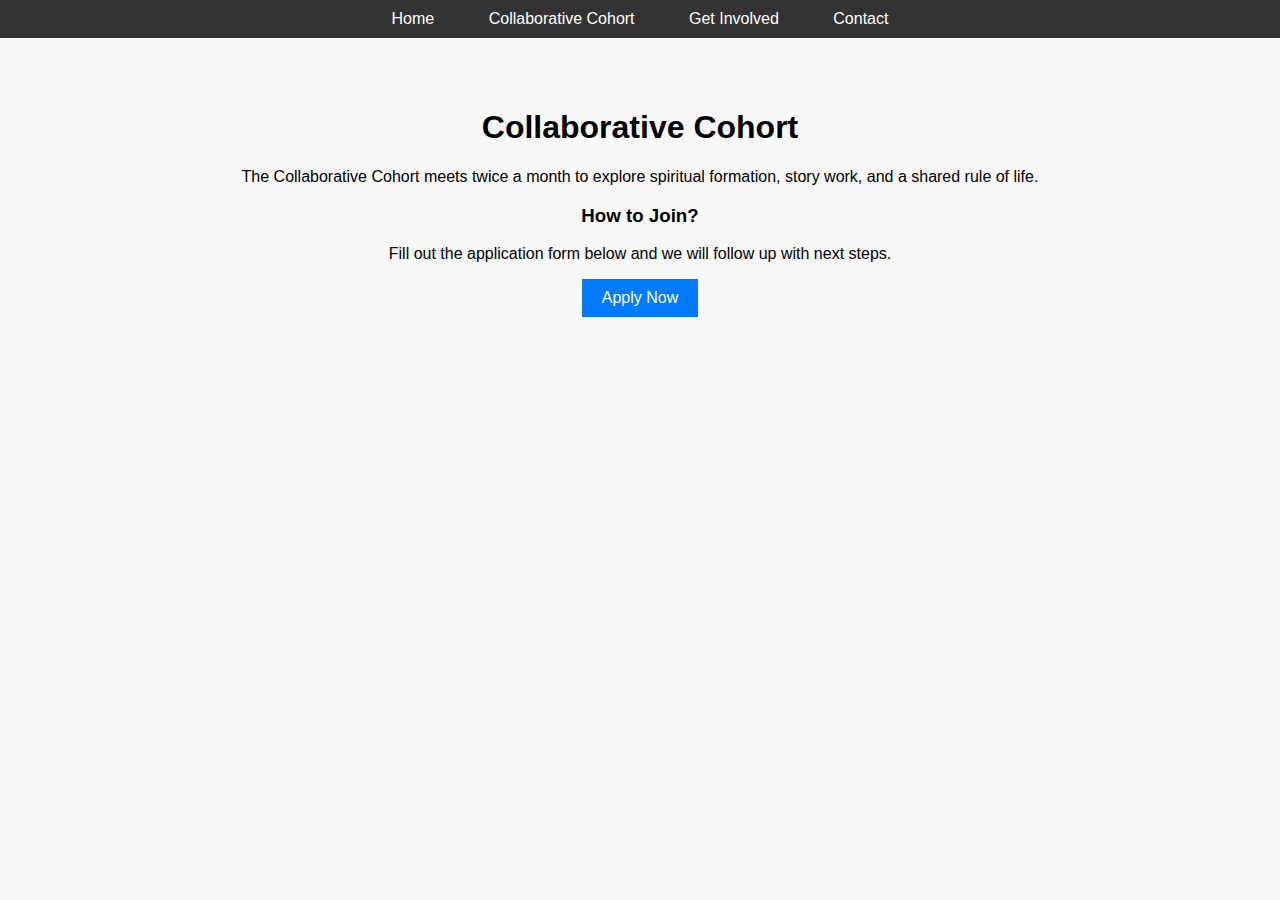
==== cohort.html @ c23cb9aa "Add files via upload" ====
<!DOCTYPE html>
<html lang="en">
<head>
    <meta charset="UTF-8">
    <meta name="viewport" content="width=device-width, initial-scale=1.0">
    <title>Collaborative Cohort</title>
    <link rel="stylesheet" href="styles.css">
</head>
<body>
<header>
    <nav>
        <ul>
            <li><a href="index.html">Home</a></li>
            <li><a href="cohort.html">Collaborative Cohort</a></li>
            <li><a href="get-involved.html">Get Involved</a></li>
            <li><a href="contact.html">Contact</a></li>
        </ul>
    </nav>
</header>
<section class="cohort-info">
    <h1>Collaborative Cohort</h1>
    <p>The Collaborative Cohort meets twice a month to explore spiritual formation, story work, and a shared rule of life.</p>
    <h3>How to Join?</h3>
    <p>Fill out the application form below and we will follow up with next steps.</p>
    <a href="https://yourcohortsignup.com" class="btn">Apply Now</a>
</section>
</body>
</html>
---- styles.css ----
body {
    font-family: Arial, sans-serif;
    margin: 0;
    padding: 0;
    background: #f8f8f8;
}

nav ul {
    list-style: none;
    padding: 0;
    text-align: center;
    background: #333;
    margin: 0;
}

nav ul li {
    display: inline;
    margin: 0 15px;
}

nav ul li a {
    text-decoration: none;
    color: white;
    padding: 10px;
    display: inline-block;
}

.hero, .cohort-info, .get-involved, .contact {
    text-align: center;
    padding: 50px;
}

.btn {
    background: #007BFF;
    color: white;
    padding: 10px 20px;
    text-decoration: none;
    display: inline-block;
}
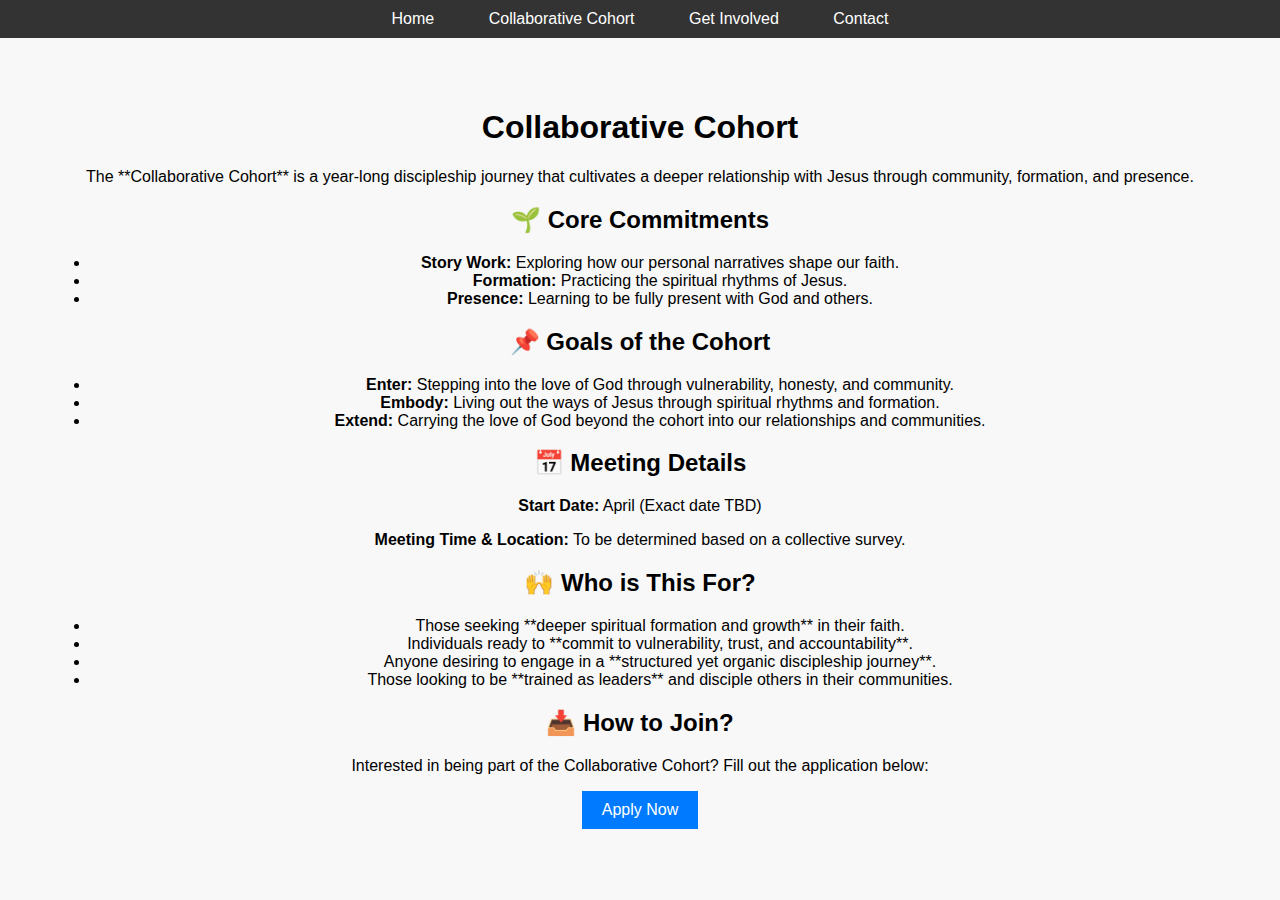
==== commit 10ec9d64: "Update cohort.html" ====
--- a/cohort.html
+++ b/cohort.html
@@ -17,12 +17,41 @@
         </ul>
     </nav>
 </header>
+
 <section class="cohort-info">
     <h1>Collaborative Cohort</h1>
-    <p>The Collaborative Cohort meets twice a month to explore spiritual formation, story work, and a shared rule of life.</p>
-    <h3>How to Join?</h3>
-    <p>Fill out the application form below and we will follow up with next steps.</p>
-    <a href="https://yourcohortsignup.com" class="btn">Apply Now</a>
+    <p>The **Collaborative Cohort** is a year-long discipleship journey that cultivates a deeper relationship with Jesus through community, formation, and presence.</p>
+
+    <h2>🌱 Core Commitments</h2>
+    <ul>
+        <li><strong>Story Work:</strong> Exploring how our personal narratives shape our faith.</li>
+        <li><strong>Formation:</strong> Practicing the spiritual rhythms of Jesus.</li>
+        <li><strong>Presence:</strong> Learning to be fully present with God and others.</li>
+    </ul>
+
+    <h2>📌 Goals of the Cohort</h2>
+    <ul>
+        <li><strong>Enter:</strong> Stepping into the love of God through vulnerability, honesty, and community.</li>
+        <li><strong>Embody:</strong> Living out the ways of Jesus through spiritual rhythms and formation.</li>
+        <li><strong>Extend:</strong> Carrying the love of God beyond the cohort into our relationships and communities.</li>
+    </ul>
+
+    <h2>📅 Meeting Details</h2>
+    <p><strong>Start Date:</strong> April (Exact date TBD)</p>
+    <p><strong>Meeting Time & Location:</strong> To be determined based on a collective survey.</p>
+
+    <h2>🙌 Who is This For?</h2>
+    <ul>
+        <li>Those seeking **deeper spiritual formation and growth** in their faith.</li>
+        <li>Individuals ready to **commit to vulnerability, trust, and accountability**.</li>
+        <li>Anyone desiring to engage in a **structured yet organic discipleship journey**.</li>
+        <li>Those looking to be **trained as leaders** and disciple others in their communities.</li>
+    </ul>
+
+    <h2>📥 How to Join?</h2>
+    <p>Interested in being part of the Collaborative Cohort? Fill out the application below:</p>
+    <a href="https://form.jotform.com/250265502621144" class="btn" target="_blank">Apply Now</a>
 </section>
+
 </body>
-</html>+</html>
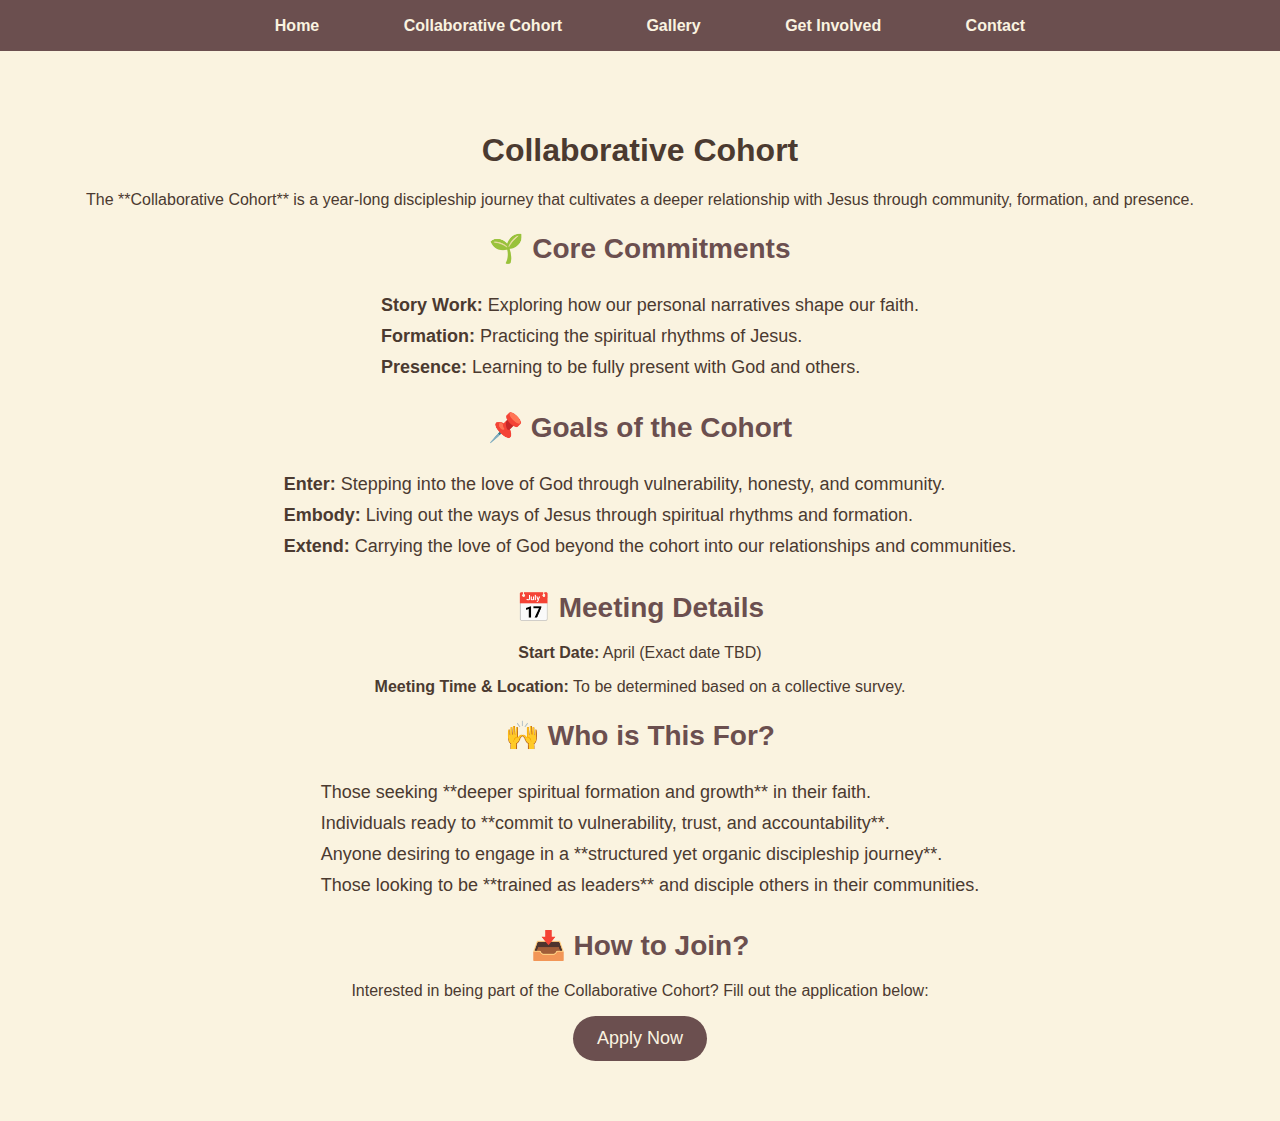
==== commit 851da183: "Update cohort.html" ====
--- a/cohort.html
+++ b/cohort.html
@@ -12,6 +12,7 @@
         <ul>
             <li><a href="index.html">Home</a></li>
             <li><a href="cohort.html">Collaborative Cohort</a></li>
+            <li><a href="gallery.html">Gallery</a></li>
             <li><a href="get-involved.html">Get Involved</a></li>
             <li><a href="contact.html">Contact</a></li>
         </ul>
--- a/styles.css
+++ b/styles.css
@@ -1,39 +1,162 @@
+/* Import Satoshi Font */
+@import url('https://fonts.cdnfonts.com/css/satoshi');
+
 body {
-    font-family: Arial, sans-serif;
+    font-family: 'Satoshi', sans-serif;
     margin: 0;
     padding: 0;
-    background: #f8f8f8;
+    background: #FAF3E0; /* Warm beige background */
+    color: #4B3A30; /* Soft brown text */
+    text-align: center;
+}
+
+/* Navigation Bar */
+nav {
+    background: #6B4F4F; /* Warm neutral brown */
+    padding: 15px 0;
 }
 
 nav ul {
     list-style: none;
     padding: 0;
+    margin: 0;
     text-align: center;
-    background: #333;
-    margin: 0;
 }
 
 nav ul li {
     display: inline;
-    margin: 0 15px;
+    margin: 0 20px;
 }
 
 nav ul li a {
     text-decoration: none;
-    color: white;
+    color: #FAF3E0; /* Light warm color for contrast */
+    font-weight: 600;
+    font-size: 16px;
     padding: 10px;
-    display: inline-block;
 }
 
-.hero, .cohort-info, .get-involved, .contact {
-    text-align: center;
-    padding: 50px;
+/* Hero Section */
+.hero {
+    padding: 100px 20px;
+    background: #EAD7BB; /* Soft warm tan */
+    border-bottom: 5px solid #6B4F4F;
 }
 
+.hero h1 {
+    font-size: 36px;
+    font-weight: 600;
+}
+
+.hero p {
+    font-size: 18px;
+    font-weight: 300;
+    max-width: 600px;
+    margin: 20px auto;
+}
+
+/* Sections */
+section {
+    padding: 60px 20px;
+}
+
+h2 {
+    color: #6B4F4F;
+    font-size: 28px;
+    margin-bottom: 20px;
+}
+
+ul {
+    text-align: left;
+    display: inline-block;
+    margin: auto;
+    padding: 0;
+    list-style: none;
+}
+
+ul li {
+    font-size: 18px;
+    margin: 10px 0;
+    padding-left: 20px;
+    position: relative;
+}
+
+/* Rounded Button */
 .btn {
-    background: #007BFF;
-    color: white;
-    padding: 10px 20px;
+    display: inline-block;
+    background: #6B4F4F; /* Deep warm brown */
+    color: #FAF3E0;
+    padding: 12px 24px;
+    border-radius: 25px;
+    font-size: 18px;
     text-decoration: none;
-    display: inline-block;
-}+    transition: all 0.3s ease-in-out;
+}
+
+.btn:hover {
+    background: #523B3B; /* Slightly darker brown */
+    transform: scale(1.05);
+}
+
+/* Contact Section */
+.contact {
+    background: #EAD7BB; /* Warm tan */
+    padding: 40px;
+    font-size: 18px;
+}
+
+/* Responsive Design */
+@media (max-width: 768px) {
+    .hero {
+        padding: 80px 15px;
+    }
+
+    h1 {
+        font-size: 30px;
+    }
+
+    h2 {
+        font-size: 24px;
+    }
+
+    .btn {
+        font-size: 16px;
+        padding: 10px 20px;
+    }
+}
+.gallery {
+    text-align: center;
+    padding: 50px 20px;
+    background: #FAF3E0; /* Warm beige */
+}
+
+.gallery h1 {
+    color: #6B4F4F;
+    font-size: 28px;
+}
+
+.gallery p {
+    font-size: 18px;
+    color: #4B3A30;
+    margin-bottom: 20px;
+}
+
+.gallery-container {
+    display: grid;
+    grid-template-columns: repeat(auto-fit, minmax(250px, 1fr));
+    gap: 20px;
+    padding: 20px;
+    max-width: 900px;
+    margin: auto;
+}
+
+.gallery-image {
+    width: 100%;
+    border-radius: 10px;
+    box-shadow: 2px 2px 10px rgba(0, 0, 0, 0.1);
+    transition: transform 0.3s ease;
+}
+
+.gallery-image:hover {
+    transform: scale(1.05);
+}
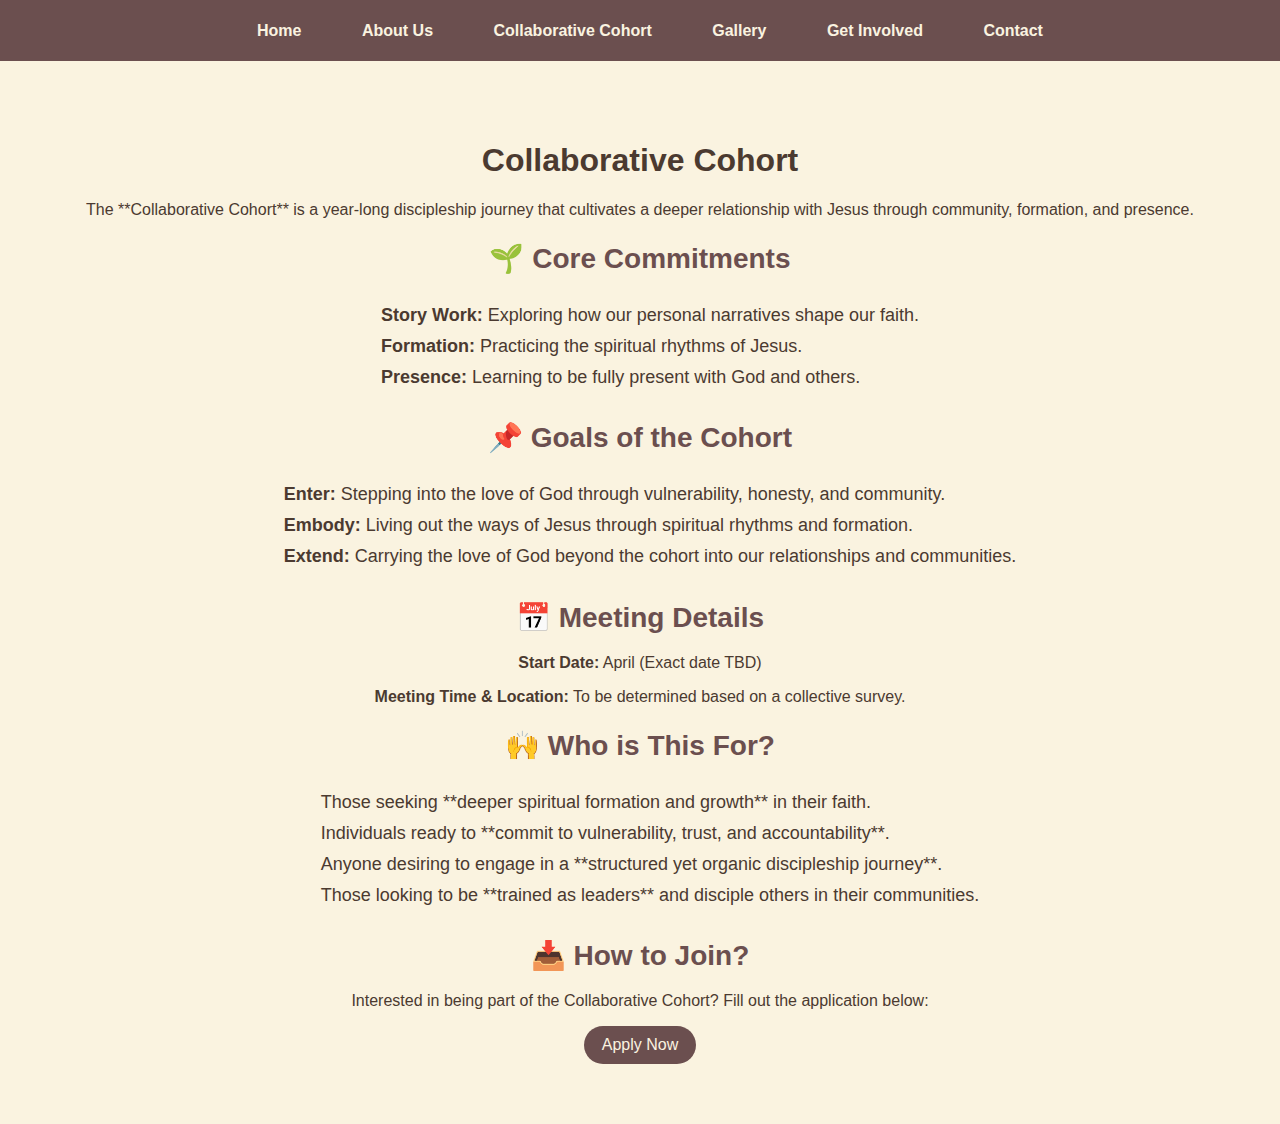
==== commit cbd1ce0d: "Update cohort.html" ====
--- a/cohort.html
+++ b/cohort.html
@@ -11,6 +11,7 @@
     <nav>
         <ul>
             <li><a href="index.html">Home</a></li>
+            <li><a href="about.html">About Us</a></li>
             <li><a href="cohort.html">Collaborative Cohort</a></li>
             <li><a href="gallery.html">Gallery</a></li>
             <li><a href="get-involved.html">Get Involved</a></li>
--- a/styles.css
+++ b/styles.css
@@ -160,3 +160,409 @@
 .gallery-image:hover {
     transform: scale(1.05);
 }
+/* Slideshow Styles */
+.slideshow-container {
+    position: relative;
+    max-width: 800px;
+    margin: auto;
+}
+
+.slide {
+    display: none;
+}
+
+/* Slideshow Container - Fixed 1920x1080 Aspect Ratio */
+.slideshow-container {
+    position: relative;
+    width: 100%;
+    max-width: 1920px;  /* Ensures slideshow doesn’t exceed 1920px width */
+    height: 1080px;  /* Fixed height for 16:9 aspect ratio */
+    margin: auto;
+    overflow: hidden;
+    background: black; /* Keeps the background uniform */
+    display: flex;
+    align-items: center;
+    justify-content: center;
+}
+
+/* Keep Images Consistent in Size */
+.slide img {
+    width: 100%;
+    height: 100%;
+    object-fit: contain; /* Keeps full image visible without cropping */
+}
+
+/* Navigation Arrows */
+.prev, .next {
+    position: absolute;
+    top: 50%;
+    transform: translateY(-50%);
+    font-size: 30px;
+    cursor: pointer;
+    color: white;
+    background: rgba(0, 0, 0, 0.5);
+    padding: 10px;
+    border-radius: 5px;
+}
+
+.prev {
+    left: 20px;
+}
+
+.next {
+    right: 20px;
+}
+
+.prev:hover, .next:hover {
+    background: rgba(0, 0, 0, 0.8);
+}
+
+/* Responsive Fix for Smaller Screens */
+@media (max-width: 1024px) {
+    .slideshow-container {
+        height: 500px; /* Scales down proportionally */
+    }
+    
+    .slide img {
+        object-fit: cover;
+    }
+}
+
+@media (max-width: 768px) {
+    .slideshow-container {
+        height: 350px; /* Adjusts for mobile */
+    }
+}
+
+/* Gallery Thumbnails */
+.gallery-container {
+    display: grid;
+    grid-template-columns: repeat(auto-fit, minmax(250px, 1fr));
+    gap: 20px;
+    padding: 20px;
+    max-width: 900px;
+    margin: auto;
+}
+
+.gallery-image {
+    width: 100%;
+    border-radius: 10px;
+    box-shadow: 2px 2px 10px rgba(0, 0, 0, 0.1);
+    transition: transform 0.3s ease;
+    cursor: pointer;
+}
+
+.gallery-image:hover {
+    transform: scale(1.05);
+}
+
+/* Fullscreen Image Viewer */
+.fullscreen {
+    display: none;
+    position: fixed;
+    top: 0;
+    left: 0;
+    width: 100%;
+    height: 100%;
+    background: rgba(0, 0, 0, 0.8);
+    justify-content: center;
+    align-items: center;
+}
+
+.fullscreen img {
+    max-width: 90%;
+    max-height: 90%;
+    border-radius: 10px;
+}
+
+.close {
+    position: absolute;
+    top: 20px;
+    right: 30px;
+    font-size: 40px;
+    color: white;
+    cursor: pointer;
+}
+/* 🌐 MOBILE-FRIENDLY STYLES */
+
+/* Ensure content fits within the screen */
+body {
+    max-width: 100%;
+    overflow-x: hidden;
+}
+
+/* Responsive Navigation */
+nav ul {
+    padding: 0;
+    margin: 0;
+    text-align: center;
+}
+
+nav ul li {
+    display: inline-block;
+    margin: 5px 10px;
+}
+
+nav ul li a {
+    font-size: 16px;
+    padding: 8px;
+}
+
+/* Responsive Slideshow */
+.slideshow-container {
+    max-width: 90%;
+    height: auto;
+    margin: auto;
+}
+
+/* Keep the aspect ratio for different screen sizes */
+.slide img {
+    width: 100%;
+    height: 300px; /* Adjusts based on screen size */
+    object-fit: cover;
+}
+
+/* Gallery Grid Responsive */
+.gallery-container {
+    display: grid;
+    grid-template-columns: repeat(auto-fit, minmax(150px, 1fr));
+    gap: 10px;
+    padding: 10px;
+}
+
+/* Ensure buttons and text resize properly */
+.btn {
+    font-size: 16px;
+    padding: 10px 18px;
+    display: inline-block;
+}
+
+/* Fullscreen Image Viewer on Mobile */
+.fullscreen img {
+    max-width: 95%;
+    max-height: 90%;
+}
+
+/* 🌟 Media Query for Small Screens (Phones) */
+@media (max-width: 768px) {
+    h1 {
+        font-size: 24px;
+    }
+
+    h2 {
+        font-size: 20px;
+    }
+
+    .hero {
+        padding: 50px 10px;
+    }
+
+    .btn {
+        font-size: 14px;
+        padding: 8px 16px;
+    }
+
+    /* Adjust slideshow height for mobile */
+    .slideshow-container {
+        height: 250px;
+    }
+
+    .slide img {
+        height: 250px;
+    }
+
+    /* Navigation stacked for mobile */
+    nav ul {
+        display: flex;
+        flex-direction: column;
+        align-items: center;
+    }
+
+    nav ul li {
+        display: block;
+        margin: 5px 0;
+    }
+}
+/* Who We Are Section */
+.who-we-are {
+    background: #FAF3E0; /* Warm beige */
+    padding: 60px 20px;
+    text-align: center;
+}
+
+.who-we-are h2, .what-we-do h2 {
+    color: #6B4F4F; /* Deep warm brown */
+    font-size: 28px;
+}
+
+.who-we-are p {
+    font-size: 18px;
+    max-width: 800px;
+    margin: 20px auto;
+    color: #4B3A30;
+}
+
+.who-we-are ul {
+    text-align: left;
+    display: inline-block;
+    max-width: 600px;
+    margin: auto;
+}
+
+.who-we-are ul li {
+    font-size: 18px;
+    margin: 10px 0;
+    padding-left: 20px;
+    position: relative;
+}
+
+/* What We Do Section */
+.what-we-do {
+    background: #EAD7BB; /* Soft warm tan */
+    padding: 60px 20px;
+    text-align: center;
+}
+
+.program-cards {
+    display: flex;
+    flex-wrap: wrap;
+    justify-content: center;
+    gap: 30px;
+    max-width: 1000px;
+    margin: auto;
+}
+
+.program {
+    background: #FFFFFF;
+    padding: 20px;
+    border-radius: 10px;
+    box-shadow: 2px 2px 10px rgba(0, 0, 0, 0.1);
+    max-width: 300px;
+    text-align: center;
+    transition: transform 0.3s ease-in-out;
+}
+
+.program h3 {
+    color: #6B4F4F;
+    font-size: 20px;
+}
+
+.program p {
+    font-size: 16px;
+    color: #4B3A30;
+}
+
+.program:hover {
+    transform: scale(1.05);
+}
+
+/* Responsive Design */
+@media (max-width: 768px) {
+    .program-cards {
+        flex-direction: column;
+        align-items: center;
+    }
+
+    .program {
+        max-width: 80%;
+    }
+}
+/* About Us Hero Section */
+.about-hero {
+    background: #EAD7BB; /* Warm neutral tone */
+    text-align: center;
+    padding: 100px 20px;
+}
+
+.about-hero h1 {
+    font-size: 36px;
+    color: #6B4F4F;
+}
+
+.about-hero p {
+    font-size: 18px;
+    color: #4B3A30;
+    max-width: 600px;
+    margin: 20px auto;
+}
+
+/* About Us Content */
+.about-content {
+    background: #FAF3E0; /* Soft beige */
+    padding: 60px 20px;
+    text-align: center;
+}
+
+.about-content h2 {
+    color: #6B4F4F;
+    font-size: 28px;
+    margin-bottom: 20px;
+}
+
+.about-content p {
+    font-size: 18px;
+    max-width: 800px;
+    margin: 20px auto;
+    color: #4B3A30;
+}
+
+/* Core Commitments List */
+.about-content ul {
+    text-align: left;
+    display: inline-block;
+    max-width: 600px;
+    margin: auto;
+}
+
+.about-content ul li {
+    font-size: 18px;
+    margin: 10px 0;
+    padding-left: 20px;
+    position: relative;
+}
+
+/* Program Cards */
+.program-cards {
+    display: flex;
+    flex-wrap: wrap;
+    justify-content: center;
+    gap: 30px;
+    max-width: 1000px;
+    margin: auto;
+}
+
+.program {
+    background: #FFFFFF;
+    padding: 20px;
+    border-radius: 10px;
+    box-shadow: 2px 2px 10px rgba(0, 0, 0, 0.1);
+    max-width: 300px;
+    text-align: center;
+    transition: transform 0.3s ease-in-out;
+}
+
+.program h3 {
+    color: #6B4F4F;
+    font-size: 20px;
+}
+
+.program p {
+    font-size: 16px;
+    color: #4B3A30;
+}
+
+.program:hover {
+    transform: scale(1.05);
+}
+
+/* Responsive Design */
+@media (max-width: 768px) {
+    .program-cards {
+        flex-direction: column;
+        align-items: center;
+    }
+
+    .program {
+        max-width: 80%;
+    }
+}
